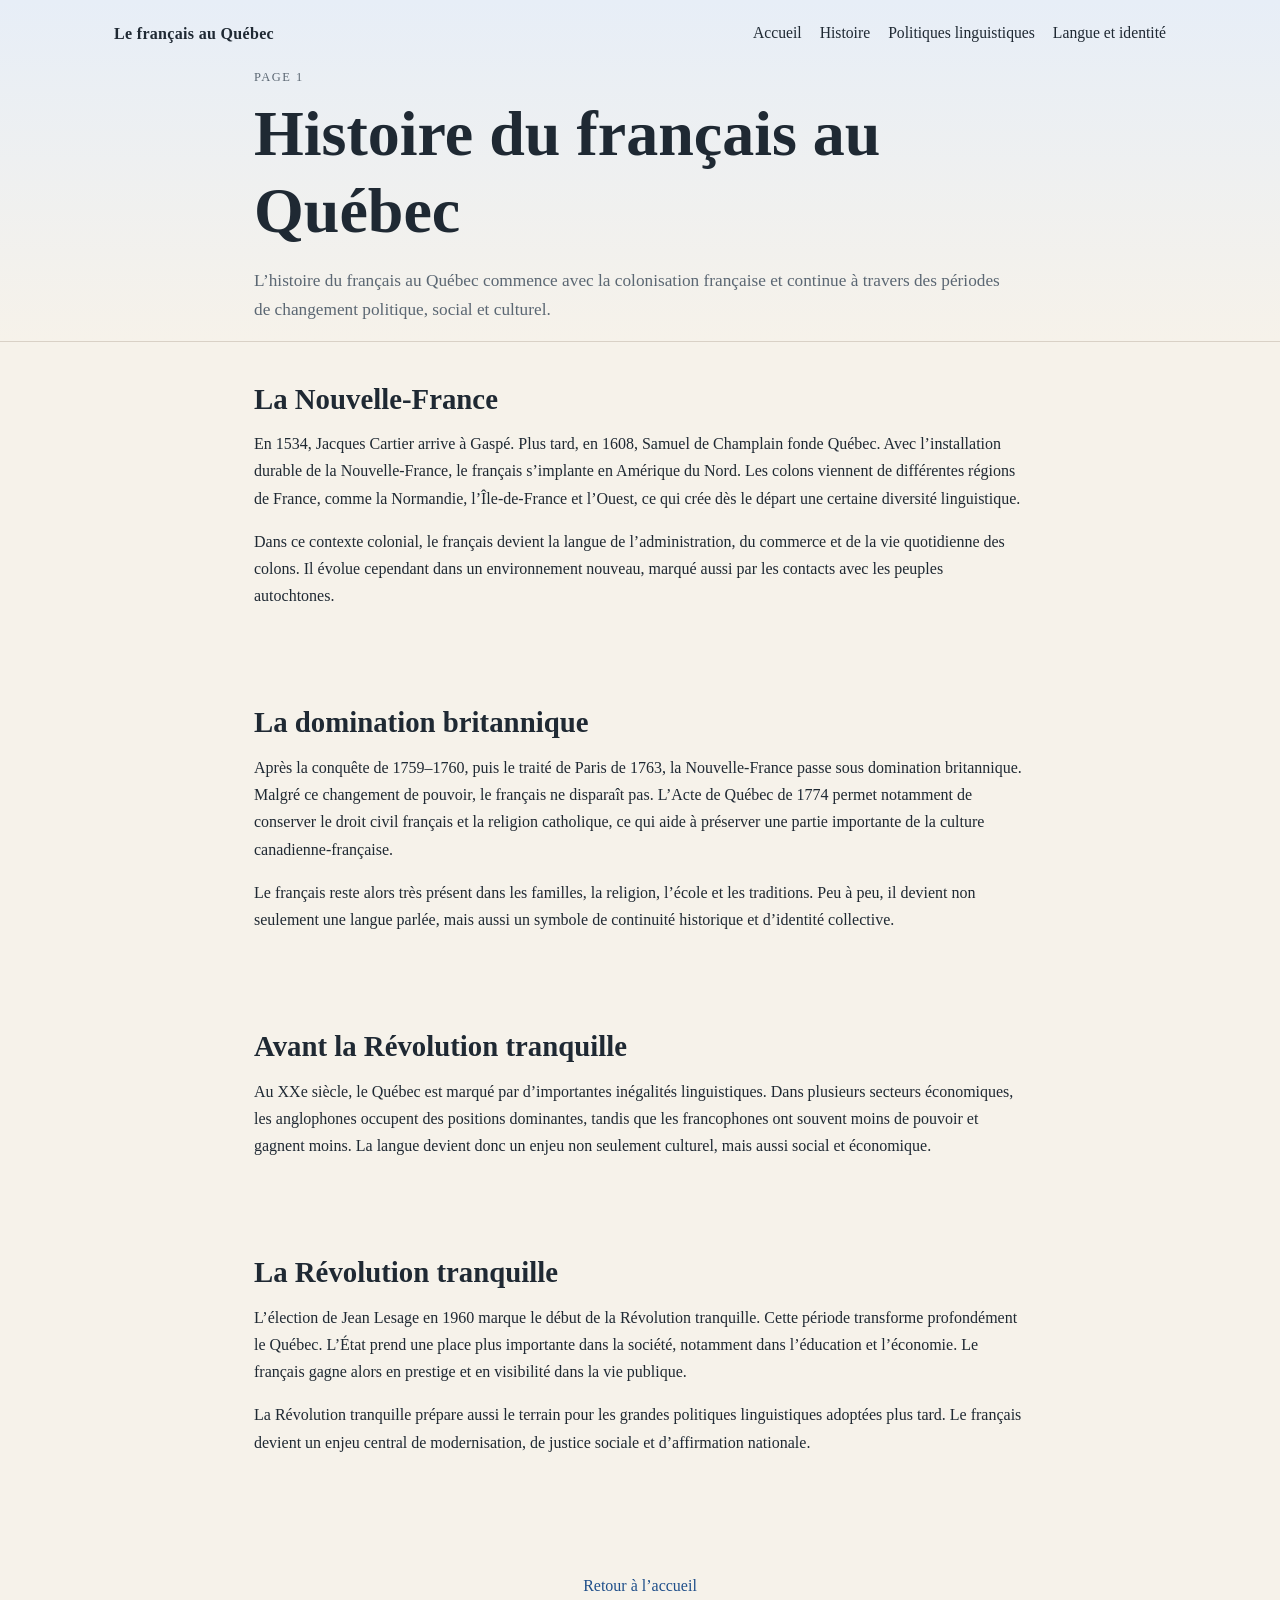
==== history.html @ 7156e790 "Add files via upload" ====
<!DOCTYPE html>
<html lang="fr">
<head>
  <meta charset="UTF-8">
  <meta name="viewport" content="width=device-width, initial-scale=1.0">
  <title>Histoire | Le français au Québec</title>
  <link rel="stylesheet" href="style.css">
</head>
<body>
  <header class="page-header">
    <nav class="nav">
      <div class="logo">Le français au Québec</div>
      <div class="nav-links">
        <a href="index.html">Accueil</a>
        <a href="history.html">Histoire</a>
        <a href="laws.html">Politiques linguistiques</a>
        <a href="identity.html">Langue et identité</a>
      </div>
    </nav>
    <div class="container narrow">
      <p class="eyebrow">Page 1</p>
      <h1>Histoire du français au Québec</h1>
      <p class="lead">
        L’histoire du français au Québec commence avec la colonisation française et continue
        à travers des périodes de changement politique, social et culturel.
      </p>
    </div>
  </header>

  <main class="container narrow">
    <section class="section">
      <h2>La Nouvelle-France</h2>
      <p>
        En 1534, Jacques Cartier arrive à Gaspé. Plus tard, en 1608, Samuel de Champlain
        fonde Québec. Avec l’installation durable de la Nouvelle-France, le français
        s’implante en Amérique du Nord. Les colons viennent de différentes régions de France,
        comme la Normandie, l’Île-de-France et l’Ouest, ce qui crée dès le départ une certaine
        diversité linguistique.
      </p>
      <p>
        Dans ce contexte colonial, le français devient la langue de l’administration,
        du commerce et de la vie quotidienne des colons. Il évolue cependant dans un environnement
        nouveau, marqué aussi par les contacts avec les peuples autochtones.
      </p>
    </section>

    <section class="section">
      <h2>La domination britannique</h2>
      <p>
        Après la conquête de 1759–1760, puis le traité de Paris de 1763, la Nouvelle-France
        passe sous domination britannique. Malgré ce changement de pouvoir, le français ne disparaît pas.
        L’Acte de Québec de 1774 permet notamment de conserver le droit civil français et la religion
        catholique, ce qui aide à préserver une partie importante de la culture canadienne-française.
      </p>
      <p>
        Le français reste alors très présent dans les familles, la religion, l’école et les traditions.
        Peu à peu, il devient non seulement une langue parlée, mais aussi un symbole de continuité
        historique et d’identité collective.
      </p>
    </section>

    <section class="section">
      <h2>Avant la Révolution tranquille</h2>
      <p>
        Au XXe siècle, le Québec est marqué par d’importantes inégalités linguistiques.
        Dans plusieurs secteurs économiques, les anglophones occupent des positions dominantes,
        tandis que les francophones ont souvent moins de pouvoir et gagnent moins. La langue devient
        donc un enjeu non seulement culturel, mais aussi social et économique.
      </p>
    </section>

    <section class="section">
      <h2>La Révolution tranquille</h2>
      <p>
        L’élection de Jean Lesage en 1960 marque le début de la Révolution tranquille.
        Cette période transforme profondément le Québec. L’État prend une place plus importante
        dans la société, notamment dans l’éducation et l’économie. Le français gagne alors en prestige
        et en visibilité dans la vie publique.
      </p>
      <p>
        La Révolution tranquille prépare aussi le terrain pour les grandes politiques linguistiques
        adoptées plus tard. Le français devient un enjeu central de modernisation, de justice sociale
        et d’affirmation nationale.
      </p>
    </section>
  </main>

  <footer class="footer">
    <p><a href="index.html">Retour à l’accueil</a></p>
  </footer>
</body>
</html>
---- style.css ----
:root {
  --bg: #f6f2ea;
  --surface: #ffffff;
  --text: #1f2933;
  --muted: #5b6773;
  --accent: #1f4f8a;
  --border: #d9d1c6;
  --shadow: 0 10px 30px rgba(31, 41, 51, 0.08);
  --radius: 18px;
  --max: 1100px;
}

* { box-sizing: border-box; }

body {
  margin: 0;
  font-family: Georgia, "Times New Roman", serif;
  color: var(--text);
  background: var(--bg);
  line-height: 1.7;
}

a {
  color: var(--accent);
  text-decoration: none;
}

a:hover { text-decoration: underline; }

.hero,
.page-header {
  background: linear-gradient(180deg, #e7eef7 0%, #f6f2ea 100%);
  border-bottom: 1px solid var(--border);
}

.nav {
  max-width: var(--max);
  margin: 0 auto;
  padding: 20px 24px;
  display: flex;
  justify-content: space-between;
  gap: 20px;
  align-items: center;
}

.logo {
  font-weight: 700;
  letter-spacing: 0.02em;
}

.nav-links {
  display: flex;
  gap: 18px;
  flex-wrap: wrap;
}

.nav-links a {
  color: var(--text);
  font-size: 0.98rem;
}

.hero-content,
.container {
  max-width: var(--max);
  margin: 0 auto;
  padding: 0 24px;
}

.hero-content {
  padding-top: 48px;
  padding-bottom: 64px;
}

.container.narrow { max-width: 820px; }

.eyebrow {
  text-transform: uppercase;
  letter-spacing: 0.12em;
  font-size: 0.78rem;
  color: var(--muted);
  margin-bottom: 8px;
}

h1, h2, h3 {
  line-height: 1.2;
  margin-top: 0;
}

h1 {
  font-size: clamp(2.2rem, 5vw, 4rem);
  margin-bottom: 16px;
}

h2 {
  font-size: 1.8rem;
  margin-bottom: 14px;
}

h3 {
  font-size: 1.2rem;
  margin-bottom: 10px;
}

.lead {
  font-size: 1.08rem;
  color: var(--muted);
  max-width: 760px;
}

.section { padding: 40px 0; }

.timeline-wrapper {
  margin-top: 20px;
  background: var(--surface);
  border: 1px solid var(--border);
  border-radius: var(--radius);
  box-shadow: var(--shadow);
  overflow: hidden;
}

.grid {
  display: grid;
  gap: 22px;
}

.grid.two { grid-template-columns: repeat(2, minmax(0, 1fr)); }
.grid.three { grid-template-columns: repeat(3, minmax(0, 1fr)); }

.card {
  background: var(--surface);
  border: 1px solid var(--border);
  border-radius: var(--radius);
  padding: 24px;
  box-shadow: var(--shadow);
}

.link-card {
  color: var(--text);
  transition: transform 0.18s ease, box-shadow 0.18s ease;
}

.link-card:hover {
  text-decoration: none;
  transform: translateY(-3px);
  box-shadow: 0 16px 34px rgba(31, 41, 51, 0.12);
}

.footer {
  margin-top: 32px;
  padding: 28px 24px 40px;
  text-align: center;
  color: var(--muted);
}

p { margin: 0 0 16px; }

@media (max-width: 820px) {
  .grid.two,
  .grid.three { grid-template-columns: 1fr; }

  .nav {
    flex-direction: column;
    align-items: flex-start;
  }

  h1 { font-size: 2.4rem; }
}
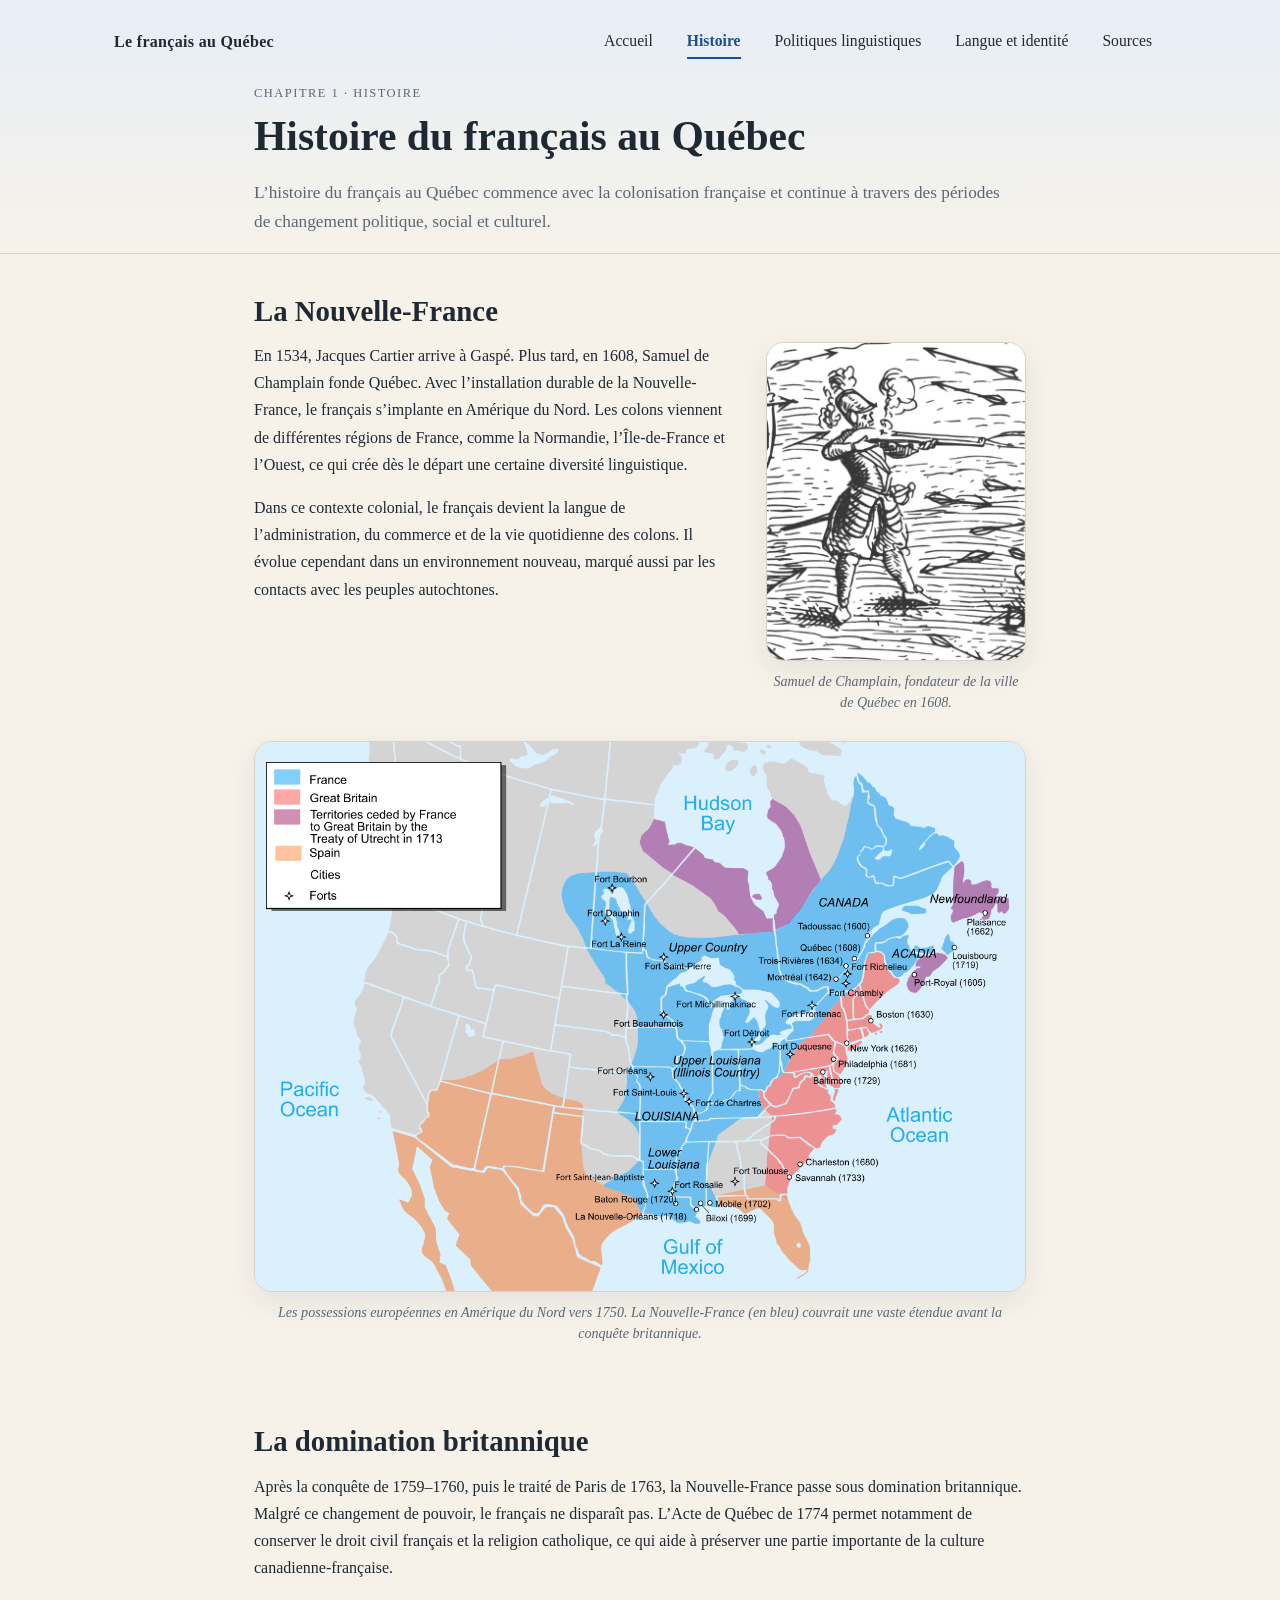
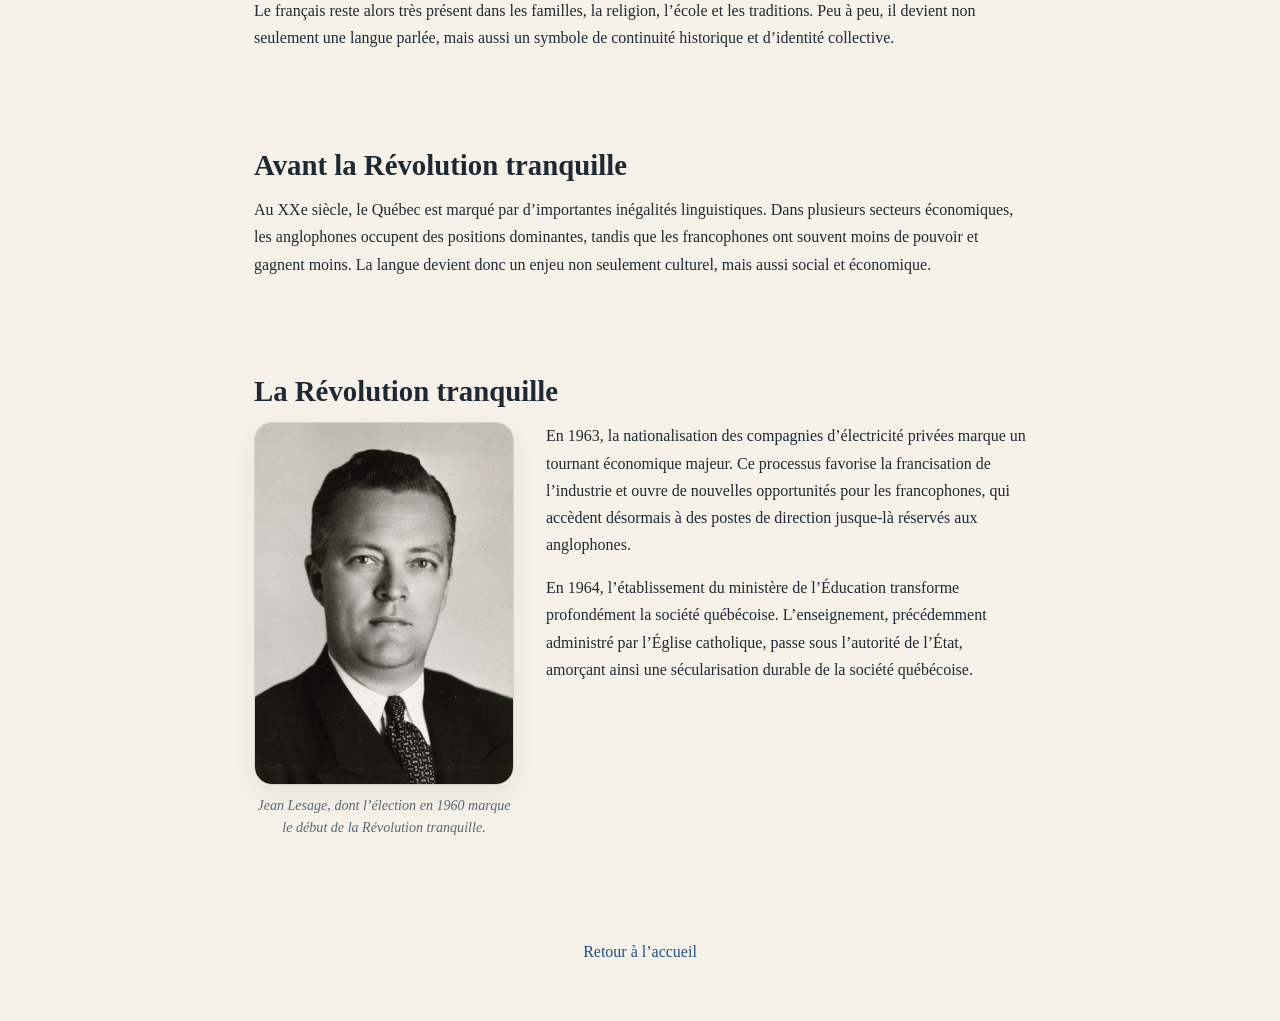
==== commit bed19cb7: "Redesign UI and add content: images, sources page, grid layout, byline - Add images directory with 6" ====
--- a/history.html
+++ b/history.html
@@ -12,13 +12,14 @@
       <div class="logo">Le français au Québec</div>
       <div class="nav-links">
         <a href="index.html">Accueil</a>
-        <a href="history.html">Histoire</a>
+        <a href="history.html" class="active">Histoire</a>
         <a href="laws.html">Politiques linguistiques</a>
         <a href="identity.html">Langue et identité</a>
+        <a href="sources.html">Sources</a>
       </div>
     </nav>
     <div class="container narrow">
-      <p class="eyebrow">Page 1</p>
+      <p class="eyebrow">Chapitre 1 · Histoire</p>
       <h1>Histoire du français au Québec</h1>
       <p class="lead">
         L’histoire du français au Québec commence avec la colonisation française et continue
@@ -30,18 +31,30 @@
   <main class="container narrow">
     <section class="section">
       <h2>La Nouvelle-France</h2>
-      <p>
-        En 1534, Jacques Cartier arrive à Gaspé. Plus tard, en 1608, Samuel de Champlain
-        fonde Québec. Avec l’installation durable de la Nouvelle-France, le français
-        s’implante en Amérique du Nord. Les colons viennent de différentes régions de France,
-        comme la Normandie, l’Île-de-France et l’Ouest, ce qui crée dès le départ une certaine
-        diversité linguistique.
-      </p>
-      <p>
-        Dans ce contexte colonial, le français devient la langue de l’administration,
-        du commerce et de la vie quotidienne des colons. Il évolue cependant dans un environnement
-        nouveau, marqué aussi par les contacts avec les peuples autochtones.
-      </p>
+      <div class="content-grid figure-right">
+        <div class="content-text">
+          <p>
+            En 1534, Jacques Cartier arrive à Gaspé. Plus tard, en 1608, Samuel de Champlain
+            fonde Québec. Avec l’installation durable de la Nouvelle-France, le français
+            s’implante en Amérique du Nord. Les colons viennent de différentes régions de France,
+            comme la Normandie, l’Île-de-France et l’Ouest, ce qui crée dès le départ une certaine
+            diversité linguistique.
+          </p>
+          <p>
+            Dans ce contexte colonial, le français devient la langue de l’administration,
+            du commerce et de la vie quotidienne des colons. Il évolue cependant dans un environnement
+            nouveau, marqué aussi par les contacts avec les peuples autochtones.
+          </p>
+        </div>
+        <figure class="figure">
+          <img src="images/champlain.jpg" alt="Samuel de Champlain, fondateur de Québec">
+          <figcaption>Samuel de Champlain, fondateur de la ville de Québec en 1608.</figcaption>
+        </figure>
+      </div>
+      <figure class="figure full">
+        <img src="images/nouvelle-france-map.png" alt="Carte de la Nouvelle-France et des possessions européennes en Amérique du Nord">
+        <figcaption>Les possessions européennes en Amérique du Nord vers 1750. La Nouvelle-France (en bleu) couvrait une vaste étendue avant la conquête britannique.</figcaption>
+      </figure>
     </section>
 
     <section class="section">
@@ -71,17 +84,24 @@
 
     <section class="section">
       <h2>La Révolution tranquille</h2>
-      <p>
-        L’élection de Jean Lesage en 1960 marque le début de la Révolution tranquille.
-        Cette période transforme profondément le Québec. L’État prend une place plus importante
-        dans la société, notamment dans l’éducation et l’économie. Le français gagne alors en prestige
-        et en visibilité dans la vie publique.
-      </p>
-      <p>
-        La Révolution tranquille prépare aussi le terrain pour les grandes politiques linguistiques
-        adoptées plus tard. Le français devient un enjeu central de modernisation, de justice sociale
-        et d’affirmation nationale.
-      </p>
+      <div class="content-grid figure-left">
+        <figure class="figure">
+          <img src="images/jean-lesage.jpg" alt="Jean Lesage, premier ministre du Québec">
+          <figcaption>Jean Lesage, dont l’élection en 1960 marque le début de la Révolution tranquille.</figcaption>
+        </figure>
+        <div class="content-text">
+          <p>
+            En 1963, la nationalisation des compagnies d’électricité privées marque un tournant économique
+            majeur. Ce processus favorise la francisation de l’industrie et ouvre de nouvelles opportunités
+            pour les francophones, qui accèdent désormais à des postes de direction jusque-là réservés aux anglophones.
+          </p>
+          <p>
+            En 1964, l’établissement du ministère de l’Éducation transforme profondément la société québécoise.
+            L’enseignement, précédemment administré par l’Église catholique, passe sous l’autorité de l’État,
+            amorçant ainsi une sécularisation durable de la société québécoise.
+          </p>
+        </div>
+      </div>
     </section>
   </main>
 
--- a/style.css
+++ b/style.css
@@ -4,6 +4,7 @@
   --text: #1f2933;
   --muted: #5b6773;
   --accent: #1f4f8a;
+  --accent-soft: #e7eef7;
   --border: #d9d1c6;
   --shadow: 0 10px 30px rgba(31, 41, 51, 0.08);
   --radius: 18px;
@@ -50,13 +51,49 @@
 
 .nav-links {
   display: flex;
-  gap: 18px;
+  gap: 6px;
   flex-wrap: wrap;
 }
 
 .nav-links a {
   color: var(--text);
   font-size: 0.98rem;
+  position: relative;
+  padding: 8px 14px;
+  border-radius: 8px;
+  transition: background-color 0.2s ease, color 0.2s ease;
+}
+
+.nav-links a::after {
+  content: "";
+  position: absolute;
+  left: 14px;
+  right: 14px;
+  bottom: 4px;
+  height: 2px;
+  background: var(--accent);
+  transform: scaleX(0);
+  transform-origin: left center;
+  transition: transform 0.25s ease;
+}
+
+.nav-links a:hover {
+  text-decoration: none;
+  background-color: var(--accent-soft);
+  color: var(--accent);
+}
+
+.nav-links a:hover::after {
+  transform: scaleX(1);
+}
+
+.nav-links a.active {
+  color: var(--accent);
+  font-weight: 700;
+}
+
+.nav-links a.active::after {
+  transform: scaleX(1);
 }
 
 .hero-content,
@@ -89,6 +126,10 @@
 h1 {
   font-size: clamp(2.2rem, 5vw, 4rem);
   margin-bottom: 16px;
+}
+
+.page-header h1 {
+  font-size: clamp(1.7rem, 3.4vw, 2.6rem);
 }
 
 h2 {
@@ -136,13 +177,120 @@
 
 .link-card {
   color: var(--text);
-  transition: transform 0.18s ease, box-shadow 0.18s ease;
+  position: relative;
+  transition: transform 0.2s ease, box-shadow 0.2s ease, border-color 0.2s ease;
+}
+
+.link-card::after {
+  content: "→";
+  position: absolute;
+  right: 24px;
+  bottom: 24px;
+  font-size: 1.4rem;
+  color: var(--accent);
+  opacity: 0;
+  transform: translateX(-6px);
+  transition: opacity 0.2s ease, transform 0.2s ease;
 }
 
 .link-card:hover {
   text-decoration: none;
-  transform: translateY(-3px);
-  box-shadow: 0 16px 34px rgba(31, 41, 51, 0.12);
+  transform: translateY(-4px);
+  box-shadow: 0 18px 36px rgba(31, 41, 51, 0.14);
+  border-color: var(--accent);
+}
+
+.link-card:hover::after {
+  opacity: 1;
+  transform: translateX(0);
+}
+
+.figure {
+  margin: 0;
+}
+
+.figure img {
+  display: block;
+  width: 100%;
+  height: auto;
+  border-radius: var(--radius);
+  border: 1px solid var(--border);
+  box-shadow: var(--shadow);
+}
+
+.figure figcaption {
+  margin-top: 10px;
+  font-size: 0.88rem;
+  color: var(--muted);
+  font-style: italic;
+  text-align: center;
+  line-height: 1.5;
+}
+
+.figure.full {
+  margin: 28px 0 0;
+}
+
+.content-grid {
+  display: grid;
+  gap: 32px;
+  align-items: start;
+}
+
+.content-grid.figure-right {
+  grid-template-columns: minmax(0, 1fr) 260px;
+}
+
+.content-grid.figure-left {
+  grid-template-columns: 260px minmax(0, 1fr);
+}
+
+.content-grid .content-text > p:last-child { margin-bottom: 0; }
+
+.byline {
+  margin: 18px 0 28px;
+  padding: 18px 22px;
+  border-left: 3px solid var(--accent);
+  background: rgba(255, 255, 255, 0.55);
+  border-radius: 0 12px 12px 0;
+  font-size: 0.96rem;
+  color: var(--muted);
+  line-height: 1.6;
+}
+
+.byline p { margin: 0; }
+.byline strong { color: var(--text); }
+
+.hero-figure {
+  margin-top: 28px;
+}
+
+.hero-figure img {
+  display: block;
+  width: 100%;
+  height: 360px;
+  object-fit: cover;
+  border-radius: var(--radius);
+  box-shadow: var(--shadow);
+}
+
+.sources-list {
+  list-style: none;
+  padding: 0;
+  margin: 0;
+}
+
+.sources-list li {
+  padding: 18px 0;
+  border-bottom: 1px solid var(--border);
+  font-size: 0.98rem;
+  line-height: 1.65;
+}
+
+.sources-list li:last-child { border-bottom: none; }
+
+.sources-list a {
+  word-break: break-word;
 }
 
 .footer {
@@ -164,4 +312,11 @@
   }
 
   h1 { font-size: 2.4rem; }
-}
+
+  .content-grid.figure-right,
+  .content-grid.figure-left {
+    grid-template-columns: 1fr;
+  }
+
+  .hero-figure img { height: 220px; }
+}
